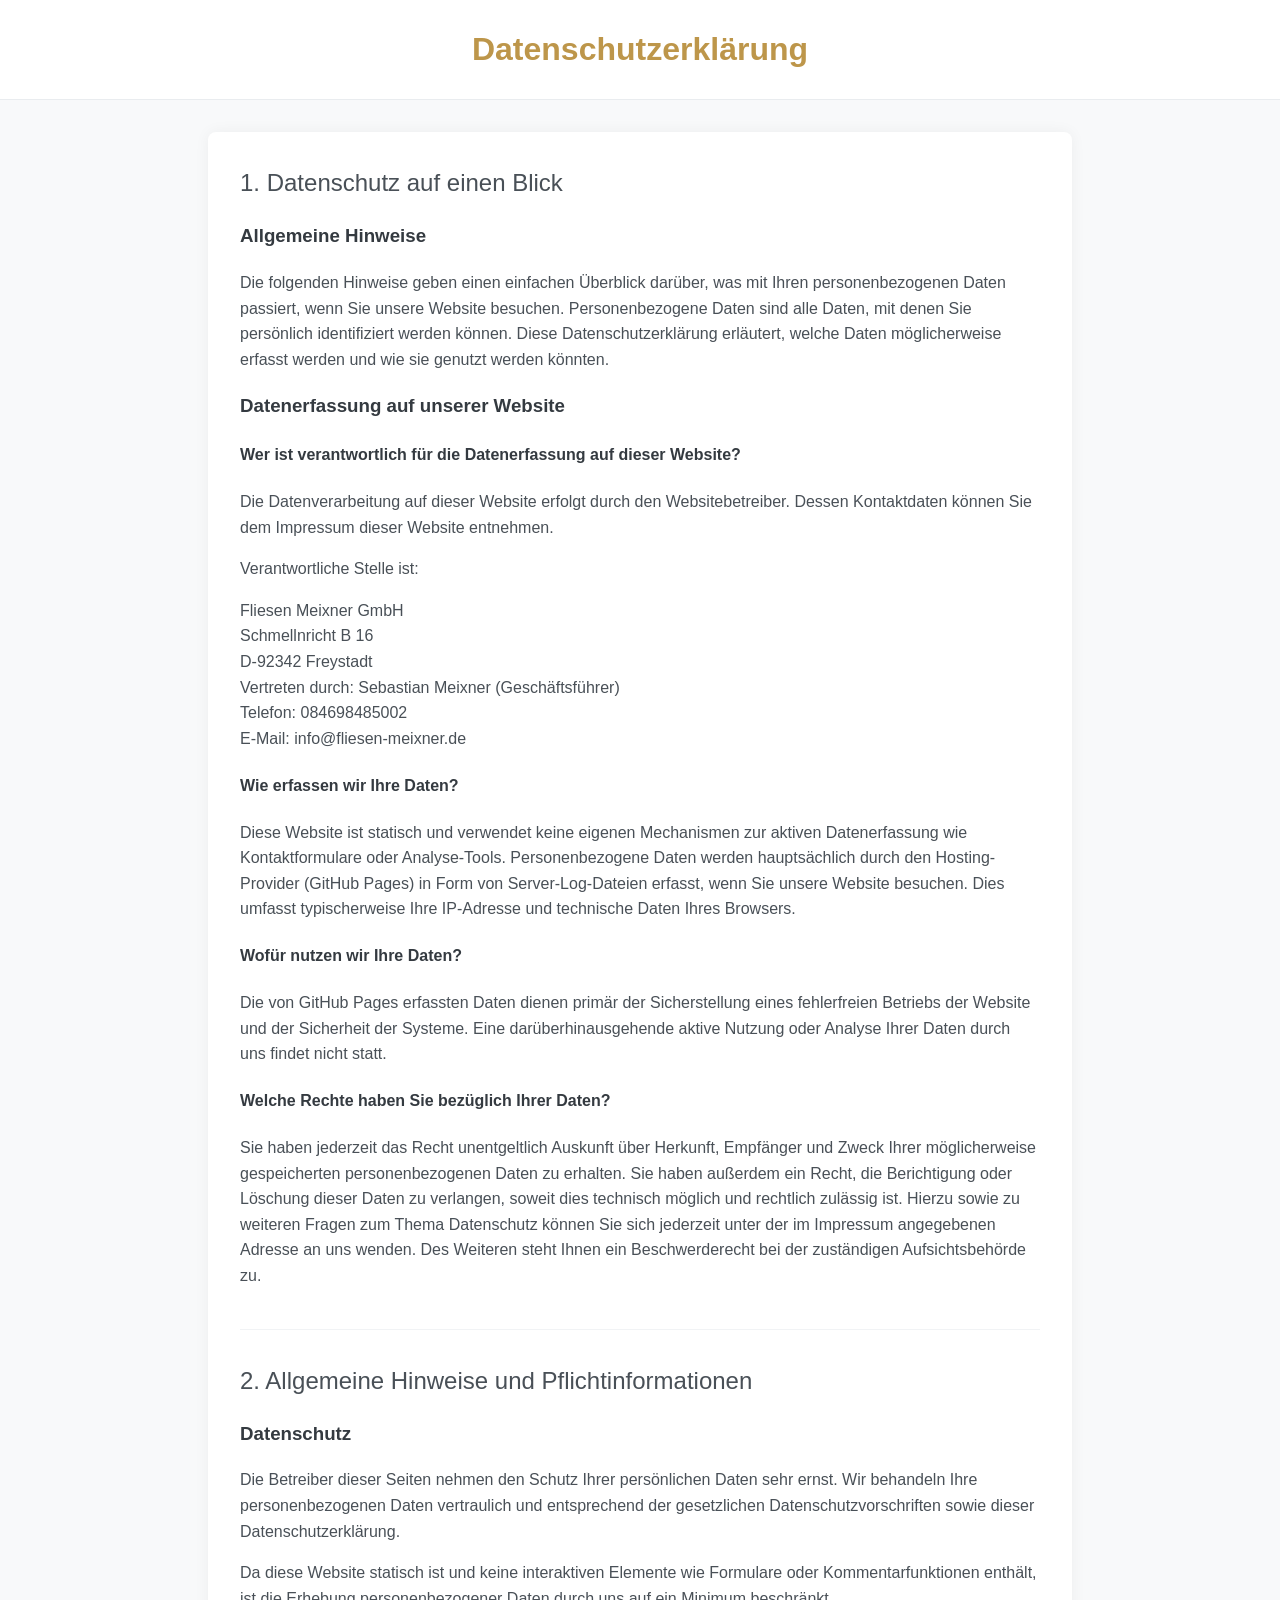
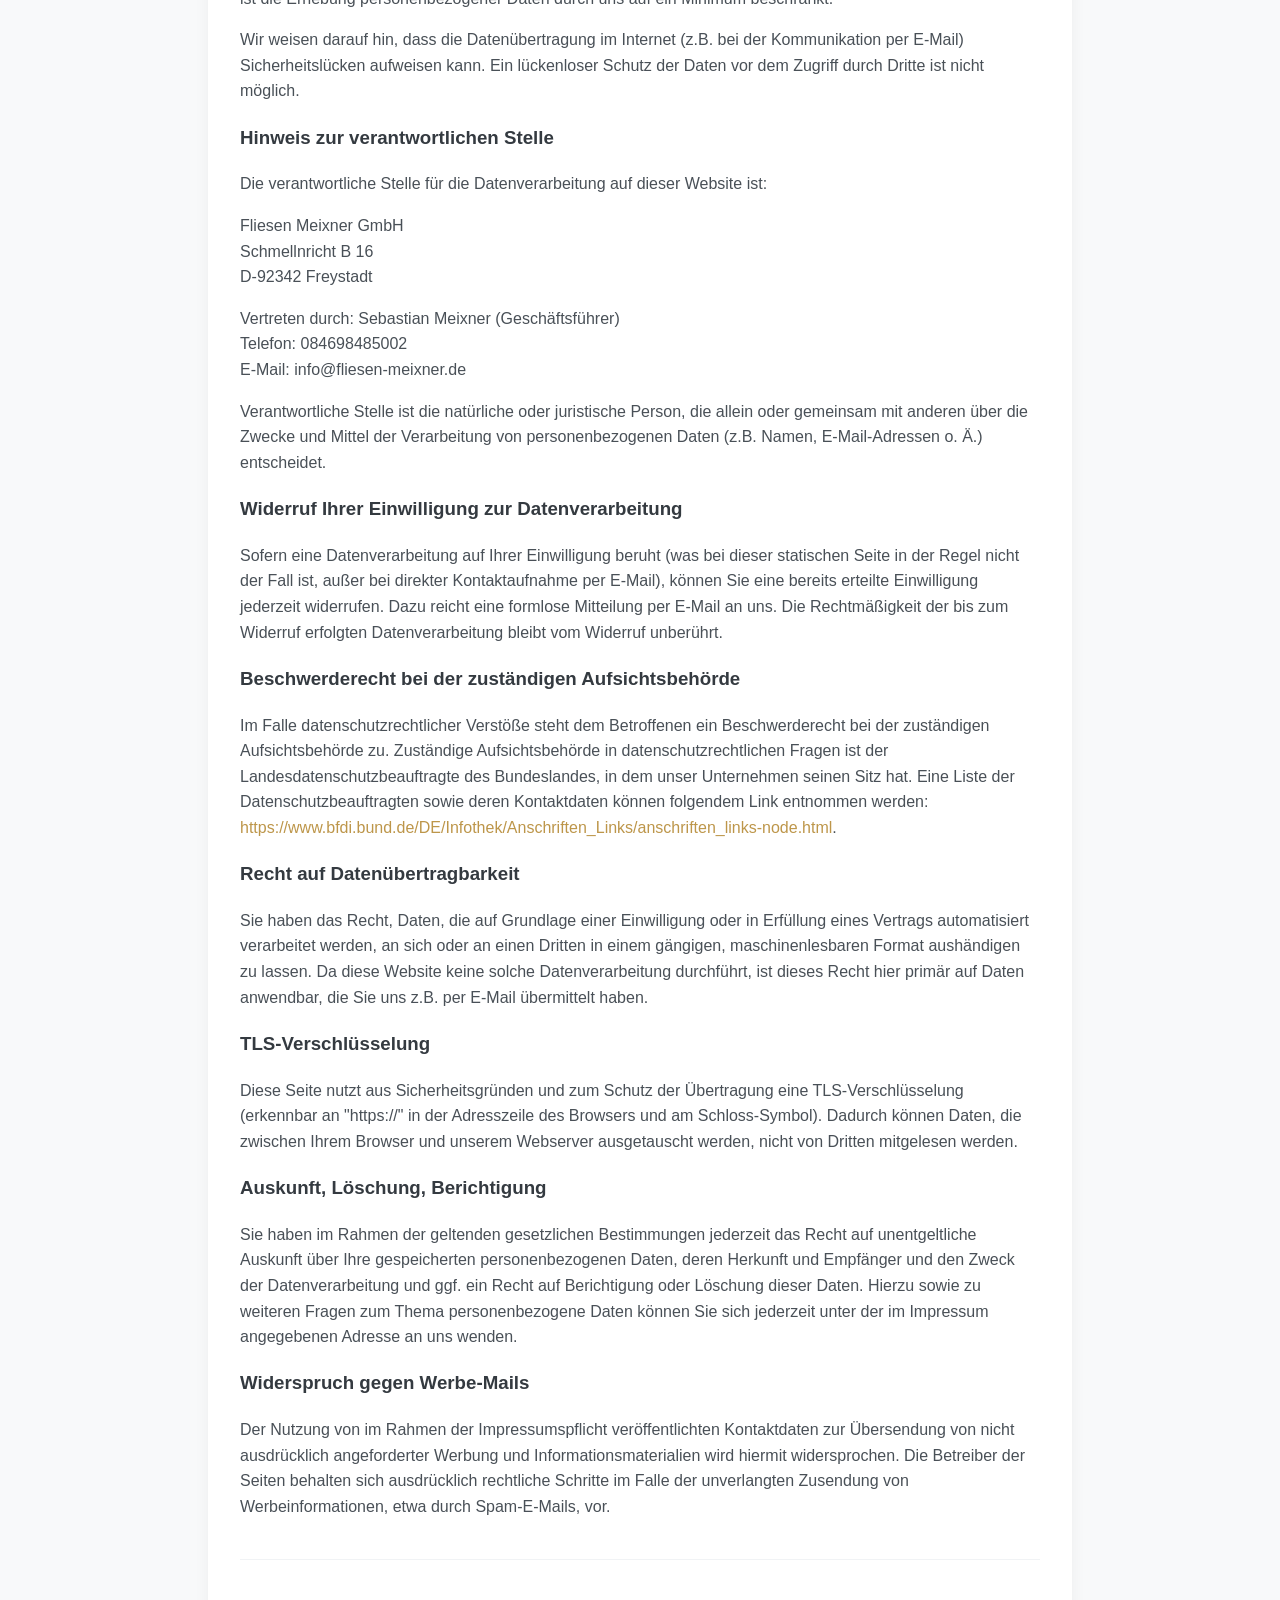
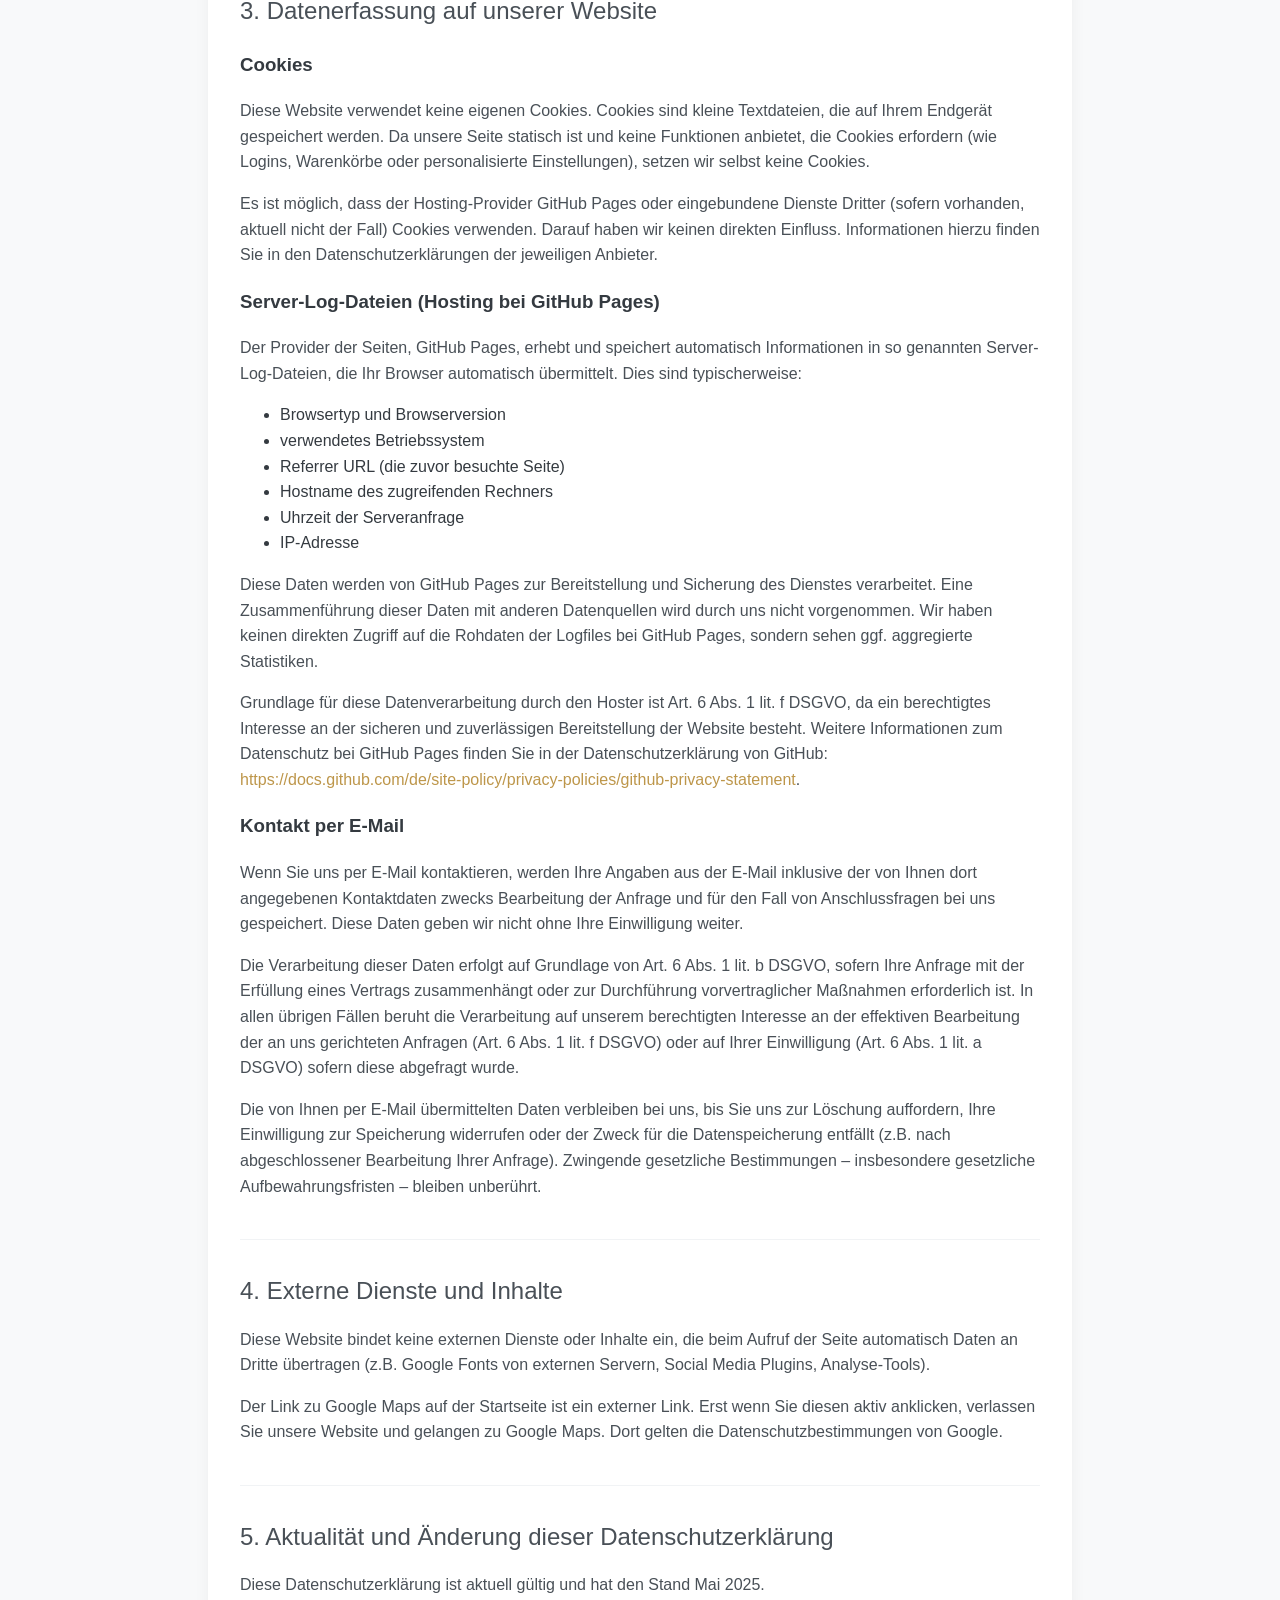
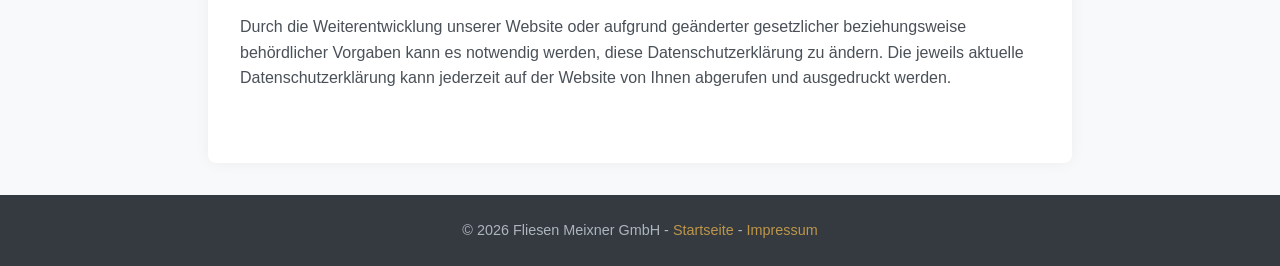
==== datenschutz.html @ b0639463 "add content" ====
<!DOCTYPE html>
<html lang="de">
<head>
    <meta charset="UTF-8">
    <meta name="viewport" content="width=device-width, initial-scale=1.0">
    <title>Datenschutzerklärung - Fliesen Meixner GmbH</title>
    <link rel="stylesheet" href="css/style.css">
</head>
<body>
    <header>
        <h1>Datenschutzerklärung</h1>
    </header>

    <main>
        <section>
            <h2>1. Datenschutz auf einen Blick</h2>
            <h3>Allgemeine Hinweise</h3>
            <p>Die folgenden Hinweise geben einen einfachen Überblick darüber, was mit Ihren personenbezogenen Daten passiert, wenn Sie unsere Website besuchen. Personenbezogene Daten sind alle Daten, mit denen Sie persönlich identifiziert werden können. Diese Datenschutzerklärung erläutert, welche Daten möglicherweise erfasst werden und wie sie genutzt werden könnten.</p>
            <h3>Datenerfassung auf unserer Website</h3>
            <h4>Wer ist verantwortlich für die Datenerfassung auf dieser Website?</h4>
            <p>Die Datenverarbeitung auf dieser Website erfolgt durch den Websitebetreiber. Dessen Kontaktdaten können Sie dem Impressum dieser Website entnehmen.</p>
            <p>Verantwortliche Stelle ist:</p>
            <p>
                Fliesen Meixner GmbH<br>
                Schmellnricht B 16<br>
                D-92342 Freystadt<br>
                Vertreten durch: Sebastian Meixner (Geschäftsführer)<br>
                Telefon: 084698485002<br>
                E-Mail: info@fliesen-meixner.de
            </p>
            <h4>Wie erfassen wir Ihre Daten?</h4>
            <p>Diese Website ist statisch und verwendet keine eigenen Mechanismen zur aktiven Datenerfassung wie Kontaktformulare oder Analyse-Tools. Personenbezogene Daten werden hauptsächlich durch den Hosting-Provider (GitHub Pages) in Form von Server-Log-Dateien erfasst, wenn Sie unsere Website besuchen. Dies umfasst typischerweise Ihre IP-Adresse und technische Daten Ihres Browsers.</p>
            <h4>Wofür nutzen wir Ihre Daten?</h4>
            <p>Die von GitHub Pages erfassten Daten dienen primär der Sicherstellung eines fehlerfreien Betriebs der Website und der Sicherheit der Systeme. Eine darüberhinausgehende aktive Nutzung oder Analyse Ihrer Daten durch uns findet nicht statt.</p>
            <h4>Welche Rechte haben Sie bezüglich Ihrer Daten?</h4>
            <p>Sie haben jederzeit das Recht unentgeltlich Auskunft über Herkunft, Empfänger und Zweck Ihrer möglicherweise gespeicherten personenbezogenen Daten zu erhalten. Sie haben außerdem ein Recht, die Berichtigung oder Löschung dieser Daten zu verlangen, soweit dies technisch möglich und rechtlich zulässig ist. Hierzu sowie zu weiteren Fragen zum Thema Datenschutz können Sie sich jederzeit unter der im Impressum angegebenen Adresse an uns wenden. Des Weiteren steht Ihnen ein Beschwerderecht bei der zuständigen Aufsichtsbehörde zu.</p>
        </section>

        <section>
            <h2>2. Allgemeine Hinweise und Pflichtinformationen</h2>
            <h3>Datenschutz</h3>
            <p>Die Betreiber dieser Seiten nehmen den Schutz Ihrer persönlichen Daten sehr ernst. Wir behandeln Ihre personenbezogenen Daten vertraulich und entsprechend der gesetzlichen Datenschutzvorschriften sowie dieser Datenschutzerklärung.</p>
            <p>Da diese Website statisch ist und keine interaktiven Elemente wie Formulare oder Kommentarfunktionen enthält, ist die Erhebung personenbezogener Daten durch uns auf ein Minimum beschränkt.</p>
            <p>Wir weisen darauf hin, dass die Datenübertragung im Internet (z.B. bei der Kommunikation per E-Mail) Sicherheitslücken aufweisen kann. Ein lückenloser Schutz der Daten vor dem Zugriff durch Dritte ist nicht möglich.</p>
            <h3>Hinweis zur verantwortlichen Stelle</h3>
            <p>Die verantwortliche Stelle für die Datenverarbeitung auf dieser Website ist:</p>
            <p>
                Fliesen Meixner GmbH<br>
                Schmellnricht B 16<br>
                D-92342 Freystadt
            </p>
            <p>
                Vertreten durch: Sebastian Meixner (Geschäftsführer)<br>
                Telefon: 084698485002<br>
                E-Mail: info@fliesen-meixner.de
            </p>
            <p>Verantwortliche Stelle ist die natürliche oder juristische Person, die allein oder gemeinsam mit anderen über die Zwecke und Mittel der Verarbeitung von personenbezogenen Daten (z.B. Namen, E-Mail-Adressen o. Ä.) entscheidet.</p>
            <h3>Widerruf Ihrer Einwilligung zur Datenverarbeitung</h3>
            <p>Sofern eine Datenverarbeitung auf Ihrer Einwilligung beruht (was bei dieser statischen Seite in der Regel nicht der Fall ist, außer bei direkter Kontaktaufnahme per E-Mail), können Sie eine bereits erteilte Einwilligung jederzeit widerrufen. Dazu reicht eine formlose Mitteilung per E-Mail an uns. Die Rechtmäßigkeit der bis zum Widerruf erfolgten Datenverarbeitung bleibt vom Widerruf unberührt.</p>
            <h3>Beschwerderecht bei der zuständigen Aufsichtsbehörde</h3>
            <p>Im Falle datenschutzrechtlicher Verstöße steht dem Betroffenen ein Beschwerderecht bei der zuständigen Aufsichtsbehörde zu. Zuständige Aufsichtsbehörde in datenschutzrechtlichen Fragen ist der Landesdatenschutzbeauftragte des Bundeslandes, in dem unser Unternehmen seinen Sitz hat. Eine Liste der Datenschutzbeauftragten sowie deren Kontaktdaten können folgendem Link entnommen werden: <a href="https://www.bfdi.bund.de/DE/Infothek/Anschriften_Links/anschriften_links-node.html" target="_blank" rel="noopener noreferrer">https://www.bfdi.bund.de/DE/Infothek/Anschriften_Links/anschriften_links-node.html</a>.</p>
            <h3>Recht auf Datenübertragbarkeit</h3>
            <p>Sie haben das Recht, Daten, die auf Grundlage einer Einwilligung oder in Erfüllung eines Vertrags automatisiert verarbeitet werden, an sich oder an einen Dritten in einem gängigen, maschinenlesbaren Format aushändigen zu lassen. Da diese Website keine solche Datenverarbeitung durchführt, ist dieses Recht hier primär auf Daten anwendbar, die Sie uns z.B. per E-Mail übermittelt haben.</p>
            <h3>TLS-Verschlüsselung</h3>
            <p>Diese Seite nutzt aus Sicherheitsgründen und zum Schutz der Übertragung eine TLS-Verschlüsselung (erkennbar an "https://" in der Adresszeile des Browsers und am Schloss-Symbol). Dadurch können Daten, die zwischen Ihrem Browser und unserem Webserver ausgetauscht werden, nicht von Dritten mitgelesen werden.</p>
            <h3>Auskunft, Löschung, Berichtigung</h3>
            <p>Sie haben im Rahmen der geltenden gesetzlichen Bestimmungen jederzeit das Recht auf unentgeltliche Auskunft über Ihre gespeicherten personenbezogenen Daten, deren Herkunft und Empfänger und den Zweck der Datenverarbeitung und ggf. ein Recht auf Berichtigung oder Löschung dieser Daten. Hierzu sowie zu weiteren Fragen zum Thema personenbezogene Daten können Sie sich jederzeit unter der im Impressum angegebenen Adresse an uns wenden.</p>
            <h3>Widerspruch gegen Werbe-Mails</h3>
            <p>Der Nutzung von im Rahmen der Impressumspflicht veröffentlichten Kontaktdaten zur Übersendung von nicht ausdrücklich angeforderter Werbung und Informationsmaterialien wird hiermit widersprochen. Die Betreiber der Seiten behalten sich ausdrücklich rechtliche Schritte im Falle der unverlangten Zusendung von Werbeinformationen, etwa durch Spam-E-Mails, vor.</p>
        </section>

        <section>
            <h2>3. Datenerfassung auf unserer Website</h2>
            <h3>Cookies</h3>
            <p>Diese Website verwendet keine eigenen Cookies. Cookies sind kleine Textdateien, die auf Ihrem Endgerät gespeichert werden. Da unsere Seite statisch ist und keine Funktionen anbietet, die Cookies erfordern (wie Logins, Warenkörbe oder personalisierte Einstellungen), setzen wir selbst keine Cookies.</p>
            <p>Es ist möglich, dass der Hosting-Provider GitHub Pages oder eingebundene Dienste Dritter (sofern vorhanden, aktuell nicht der Fall) Cookies verwenden. Darauf haben wir keinen direkten Einfluss. Informationen hierzu finden Sie in den Datenschutzerklärungen der jeweiligen Anbieter.</p>
            <h3>Server-Log-Dateien (Hosting bei GitHub Pages)</h3>
            <p>Der Provider der Seiten, GitHub Pages, erhebt und speichert automatisch Informationen in so genannten Server-Log-Dateien, die Ihr Browser automatisch übermittelt. Dies sind typischerweise:</p>
            <ul>
                <li>Browsertyp und Browserversion</li>
                <li>verwendetes Betriebssystem</li>
                <li>Referrer URL (die zuvor besuchte Seite)</li>
                <li>Hostname des zugreifenden Rechners</li>
                <li>Uhrzeit der Serveranfrage</li>
                <li>IP-Adresse</li>
            </ul>
            <p>Diese Daten werden von GitHub Pages zur Bereitstellung und Sicherung des Dienstes verarbeitet. Eine Zusammenführung dieser Daten mit anderen Datenquellen wird durch uns nicht vorgenommen. Wir haben keinen direkten Zugriff auf die Rohdaten der Logfiles bei GitHub Pages, sondern sehen ggf. aggregierte Statistiken.</p>
            <p>Grundlage für diese Datenverarbeitung durch den Hoster ist Art. 6 Abs. 1 lit. f DSGVO, da ein berechtigtes Interesse an der sicheren und zuverlässigen Bereitstellung der Website besteht. Weitere Informationen zum Datenschutz bei GitHub Pages finden Sie in der Datenschutzerklärung von GitHub: <a href="https://docs.github.com/de/site-policy/privacy-policies/github-privacy-statement" target="_blank" rel="noopener noreferrer">https://docs.github.com/de/site-policy/privacy-policies/github-privacy-statement</a>.</p>
            <h3>Kontakt per E-Mail</h3>
            <p>Wenn Sie uns per E-Mail kontaktieren, werden Ihre Angaben aus der E-Mail inklusive der von Ihnen dort angegebenen Kontaktdaten zwecks Bearbeitung der Anfrage und für den Fall von Anschlussfragen bei uns gespeichert. Diese Daten geben wir nicht ohne Ihre Einwilligung weiter.</p>
            <p>Die Verarbeitung dieser Daten erfolgt auf Grundlage von Art. 6 Abs. 1 lit. b DSGVO, sofern Ihre Anfrage mit der Erfüllung eines Vertrags zusammenhängt oder zur Durchführung vorvertraglicher Maßnahmen erforderlich ist. In allen übrigen Fällen beruht die Verarbeitung auf unserem berechtigten Interesse an der effektiven Bearbeitung der an uns gerichteten Anfragen (Art. 6 Abs. 1 lit. f DSGVO) oder auf Ihrer Einwilligung (Art. 6 Abs. 1 lit. a DSGVO) sofern diese abgefragt wurde.</p>
            <p>Die von Ihnen per E-Mail übermittelten Daten verbleiben bei uns, bis Sie uns zur Löschung auffordern, Ihre Einwilligung zur Speicherung widerrufen oder der Zweck für die Datenspeicherung entfällt (z.B. nach abgeschlossener Bearbeitung Ihrer Anfrage). Zwingende gesetzliche Bestimmungen – insbesondere gesetzliche Aufbewahrungsfristen – bleiben unberührt.</p>
        </section>
        
        <section>
            <h2>4. Externe Dienste und Inhalte</h2>
            <p>Diese Website bindet keine externen Dienste oder Inhalte ein, die beim Aufruf der Seite automatisch Daten an Dritte übertragen (z.B. Google Fonts von externen Servern, Social Media Plugins, Analyse-Tools).</p>
            <p>Der Link zu Google Maps auf der Startseite ist ein externer Link. Erst wenn Sie diesen aktiv anklicken, verlassen Sie unsere Website und gelangen zu Google Maps. Dort gelten die Datenschutzbestimmungen von Google.</p>
        </section>

        <section>
            <h2>5. Aktualität und Änderung dieser Datenschutzerklärung</h2>
            <p>Diese Datenschutzerklärung ist aktuell gültig und hat den Stand Mai 2025.</p>
            <p>Durch die Weiterentwicklung unserer Website oder aufgrund geänderter gesetzlicher beziehungsweise behördlicher Vorgaben kann es notwendig werden, diese Datenschutzerklärung zu ändern. Die jeweils aktuelle Datenschutzerklärung kann jederzeit auf der Website von Ihnen abgerufen und ausgedruckt werden.</p>
        </section>
    </main>

    <footer>
        <p>&copy; <script>document.write(new Date().getFullYear())</script> Fliesen Meixner GmbH - <a href="index.html">Startseite</a> - <a href="impressum.html">Impressum</a></p>
    </footer>
</body>
</html>
---- css/style.css ----
:root {
    --ci-dark-gray: #555858;
    --ci-gold: #bd964a;
    --ci-gold-darker: #a78440; /* Darker shade for hover states */
}

/* General Body Styles */
body {
    font-family: -apple-system, BlinkMacSystemFont, "Segoe UI", Roboto, Helvetica, Arial, sans-serif, "Apple Color Emoji", "Segoe UI Emoji", "Segoe UI Symbol";
    line-height: 1.6;
    margin: 0;
    padding: 0;
    background-color: #f8f9fa; /* Light grey background */
    color: #343a40; /* Dark grey text */
    display: flex;
    flex-direction: column;
    min-height: 100vh;
}

/* Header Styles */
header {
    background-color: #ffffff; /* White background for header */
    color: #333;
    padding: 1.5rem 2rem;
    text-align: center;
    border-bottom: 1px solid #e9ecef; /* Light border */
}

header h1 {
    margin: 0;
    font-size: 2rem;
    font-weight: 600;
    color: var(--ci-gold); /* Primary blue for main heading */
}

/* Main Content Styles */
main {
    flex-grow: 1;
    padding: 2rem;
    max-width: 800px; /* Max width for content readability */
    margin: 2rem auto; /* Centering content */
    background-color: #ffffff; /* White background for content area */
    box-shadow: 0 0 15px rgba(0, 0, 0, 0.05); /* Subtle shadow */
    border-radius: 8px;
}

section {
    margin-bottom: 2rem;
    padding-bottom: 1.5rem;
    border-bottom: 1px solid #f1f3f5; /* Lighter separator for sections */
}

section:last-of-type {
    margin-bottom: 0;
    border-bottom: none;
}

h2 {
    font-size: 1.5rem;
    color: #495057; /* Slightly lighter heading color */
    margin-top: 0;
    margin-bottom: 1rem;
    font-weight: 500;
}

p {
    margin-bottom: 1rem;
    color: #495057; /* Consistent paragraph text color */
}

a {
    color: var(--ci-gold); /* Primary blue for links */
    text-decoration: none;
}

a:hover {
    text-decoration: underline;
    color: var(--ci-gold-darker); /* Darker blue on hover */
}

/* Footer Styles */
footer {
    background-color: #343a40; /* Dark background for footer */
    color: #f8f9fa; /* Light text for footer */
    text-align: center;
    padding: 1.5rem 2rem;
    margin-top: auto; /* Pushes footer to the bottom */
}

footer p {
    margin: 0;
    font-size: 0.9rem;
    color: #adb5bd; /* Lighter grey for footer text */
}

/* Responsive adjustments */
@media (max-width: 768px) {
    header {
        padding: 1rem 1.5rem;
    }
    header h1 {
        font-size: 1.8rem;
    }
    main {
        padding: 1.5rem;
        margin: 1rem;
    }
    h2 {
        font-size: 1.3rem;
    }
}

@media (max-width: 480px) {
    body {
        font-size: 15px; /* Slightly smaller base font for small screens */
    }
    header h1 {
        font-size: 1.6rem;
    }
    main {
        padding: 1rem;
    }
    h2 {
        font-size: 1.2rem;
    }
}

/* Homepage Specific Styles */
.homepage-container {
    display: flex;
    flex-direction: column;
    align-items: center;
    justify-content: center;
    min-height: 100vh;
    text-align: center;
    padding: 2rem;
    box-sizing: border-box; /* Ensures padding doesn't add to width/height */
}

.homepage-header {
    margin-bottom: 2rem;
}

.logo {
    max-width: 300px; /* Adjust as needed */
    height: auto;
    margin-bottom: 1.5rem; /* Increased Space below logo */
    box-shadow: 0 4px 12px rgba(0, 0, 0, 0.08); /* Subtle shadow for lift */
    border-radius: 4px; /* Optional: slight rounding if the logo isn't already transparently shaped */
}

.homepage-main {
    background-color: transparent; /* No separate background for main on homepage */
    box-shadow: none; /* No shadow for main on homepage */
    border-radius: 0;
    padding: 0; /* Reset padding from general main style */
    max-width: 600px; /* Max width for homepage content */
    width: 100%;
}

.homepage-main section {
    border-bottom: none; /* No borders between sections on homepage */
    padding-bottom: 1rem;
    margin-bottom: 1.5rem;
}

.homepage-main h2 {
    font-size: 1.75rem; /* Slightly larger for homepage section titles */
    color: var(--ci-dark-gray);
    margin-bottom: 0.75rem;
    font-weight: 600; /* Bolder section titles */
}

.homepage-main p {
    font-size: 1.1rem;
    color: #555; /* Slightly lighter than default paragraph for a softer look */
    line-height: 1.6; /* Slightly reduced line-height */
}

.homepage-main a {
    font-weight: 500; /* Make links slightly bolder */
    transition: color 0.2s ease-in-out, text-decoration 0.2s ease-in-out; /* Smooth transition */
}

.homepage-footer {
    width: 100%;
    background-color: #f8f9fa; /* Lighter footer for homepage */
    color: var(--ci-dark-gray); /* Darker text for light background */
    padding: 1rem;
    margin-top: 3rem; /* Increased space above footer */
    border-top: 1px solid #e9ecef;
}

.homepage-footer p {
    color: var(--ci-dark-gray);
}

.homepage-footer a {
    color: var(--ci-gold);
}

.homepage-footer a:hover {
    color: var(--ci-gold-darker);
}


/* Responsive adjustments for homepage */
@media (max-width: 768px) {
    .logo {
        max-width: 250px;
    }
    .homepage-main h2 {
        font-size: 1.5rem;
    }
    .homepage-main p {
        font-size: 1rem;
    }
}

@media (max-width: 480px) {
    .homepage-container {
        padding: 1rem;
    }
    .logo {
        max-width: 200px;
    }
    .homepage-main h2 {
        font-size: 1.3rem;
    }
     .homepage-main p {
        font-size: 0.95rem;
    }
}
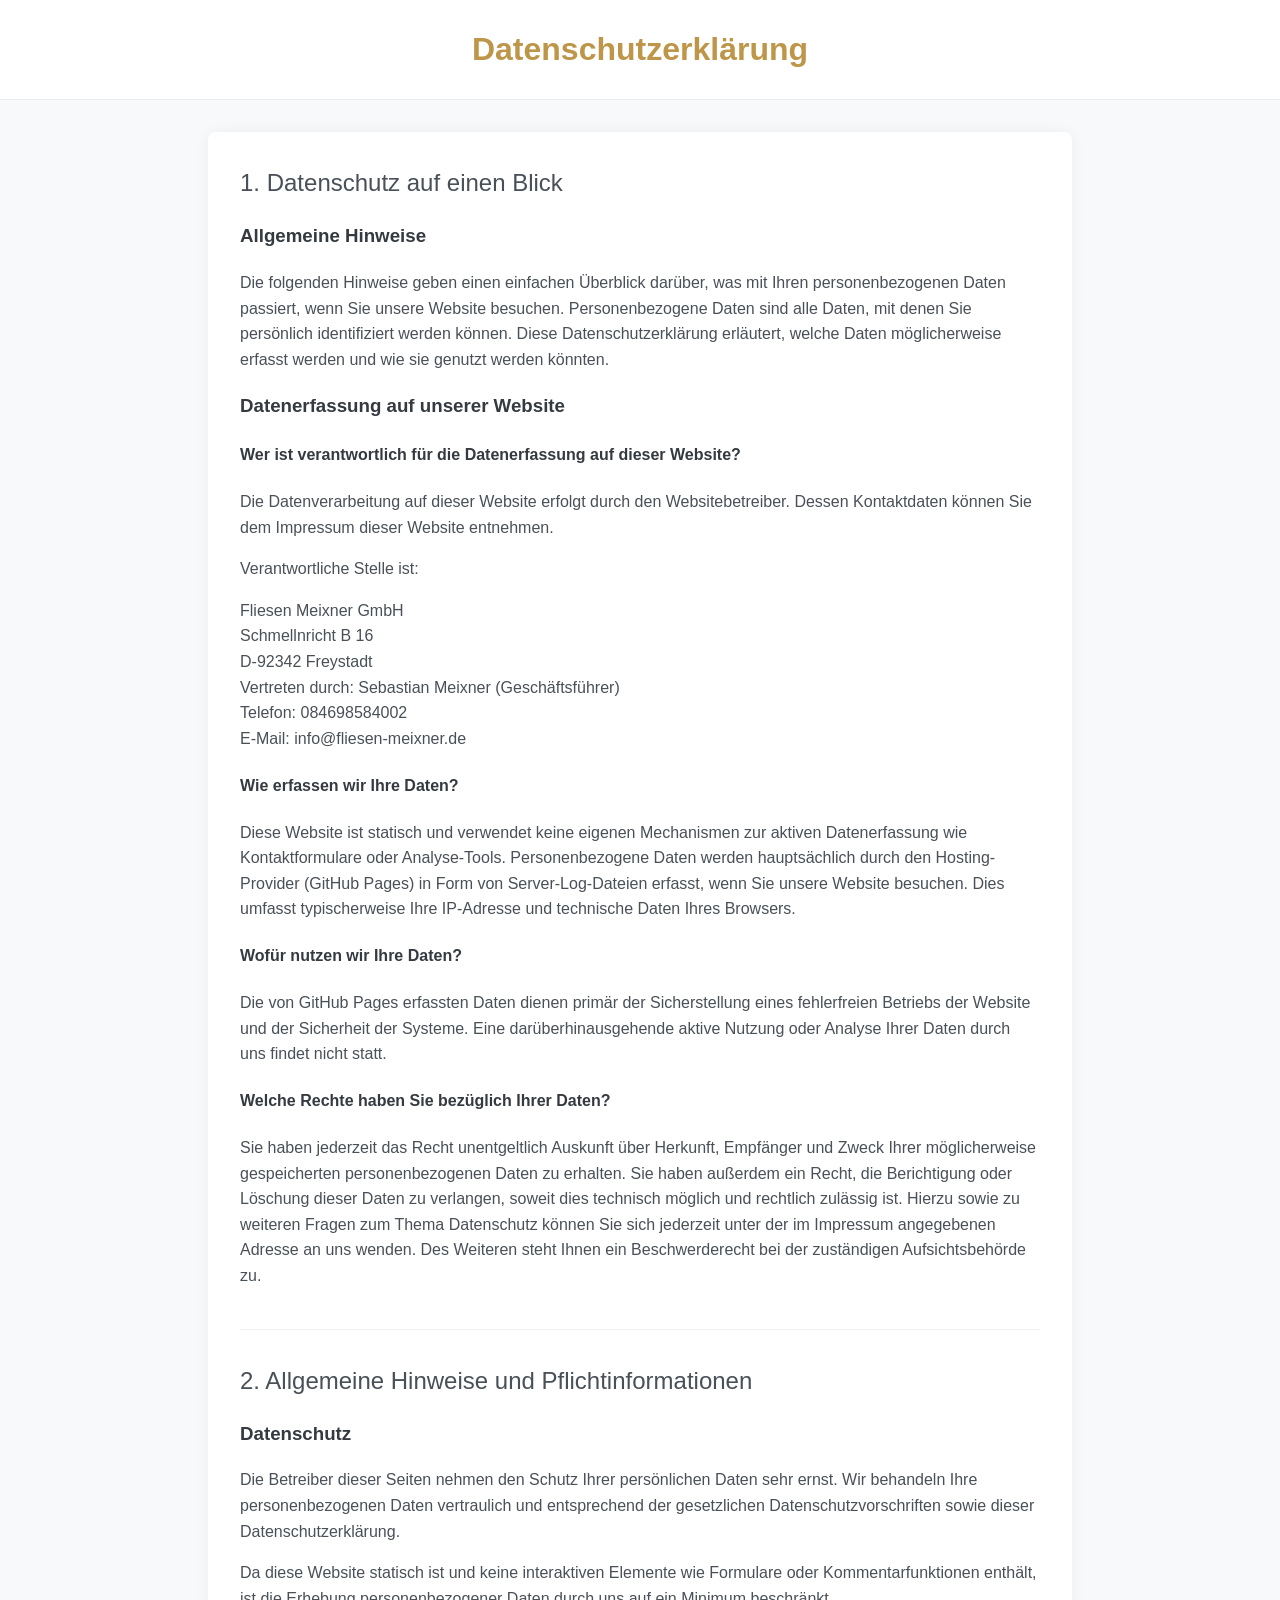
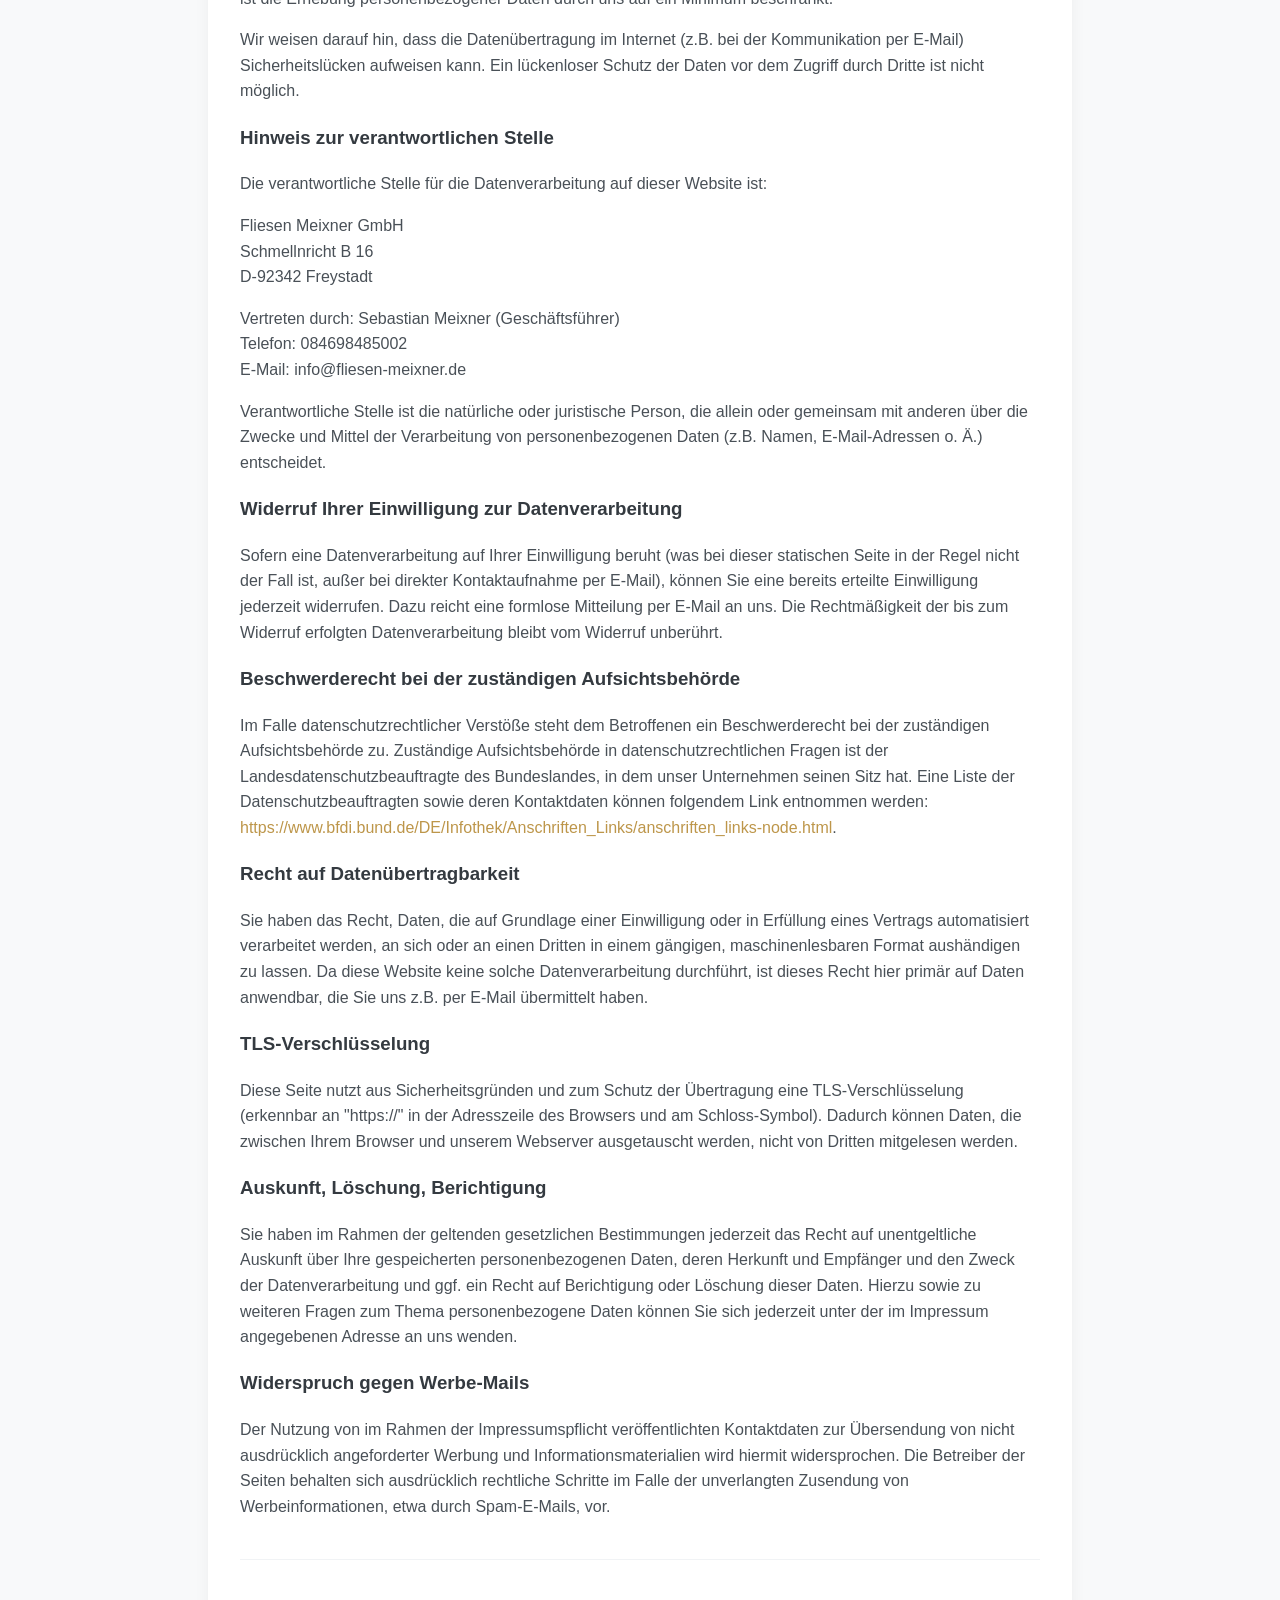
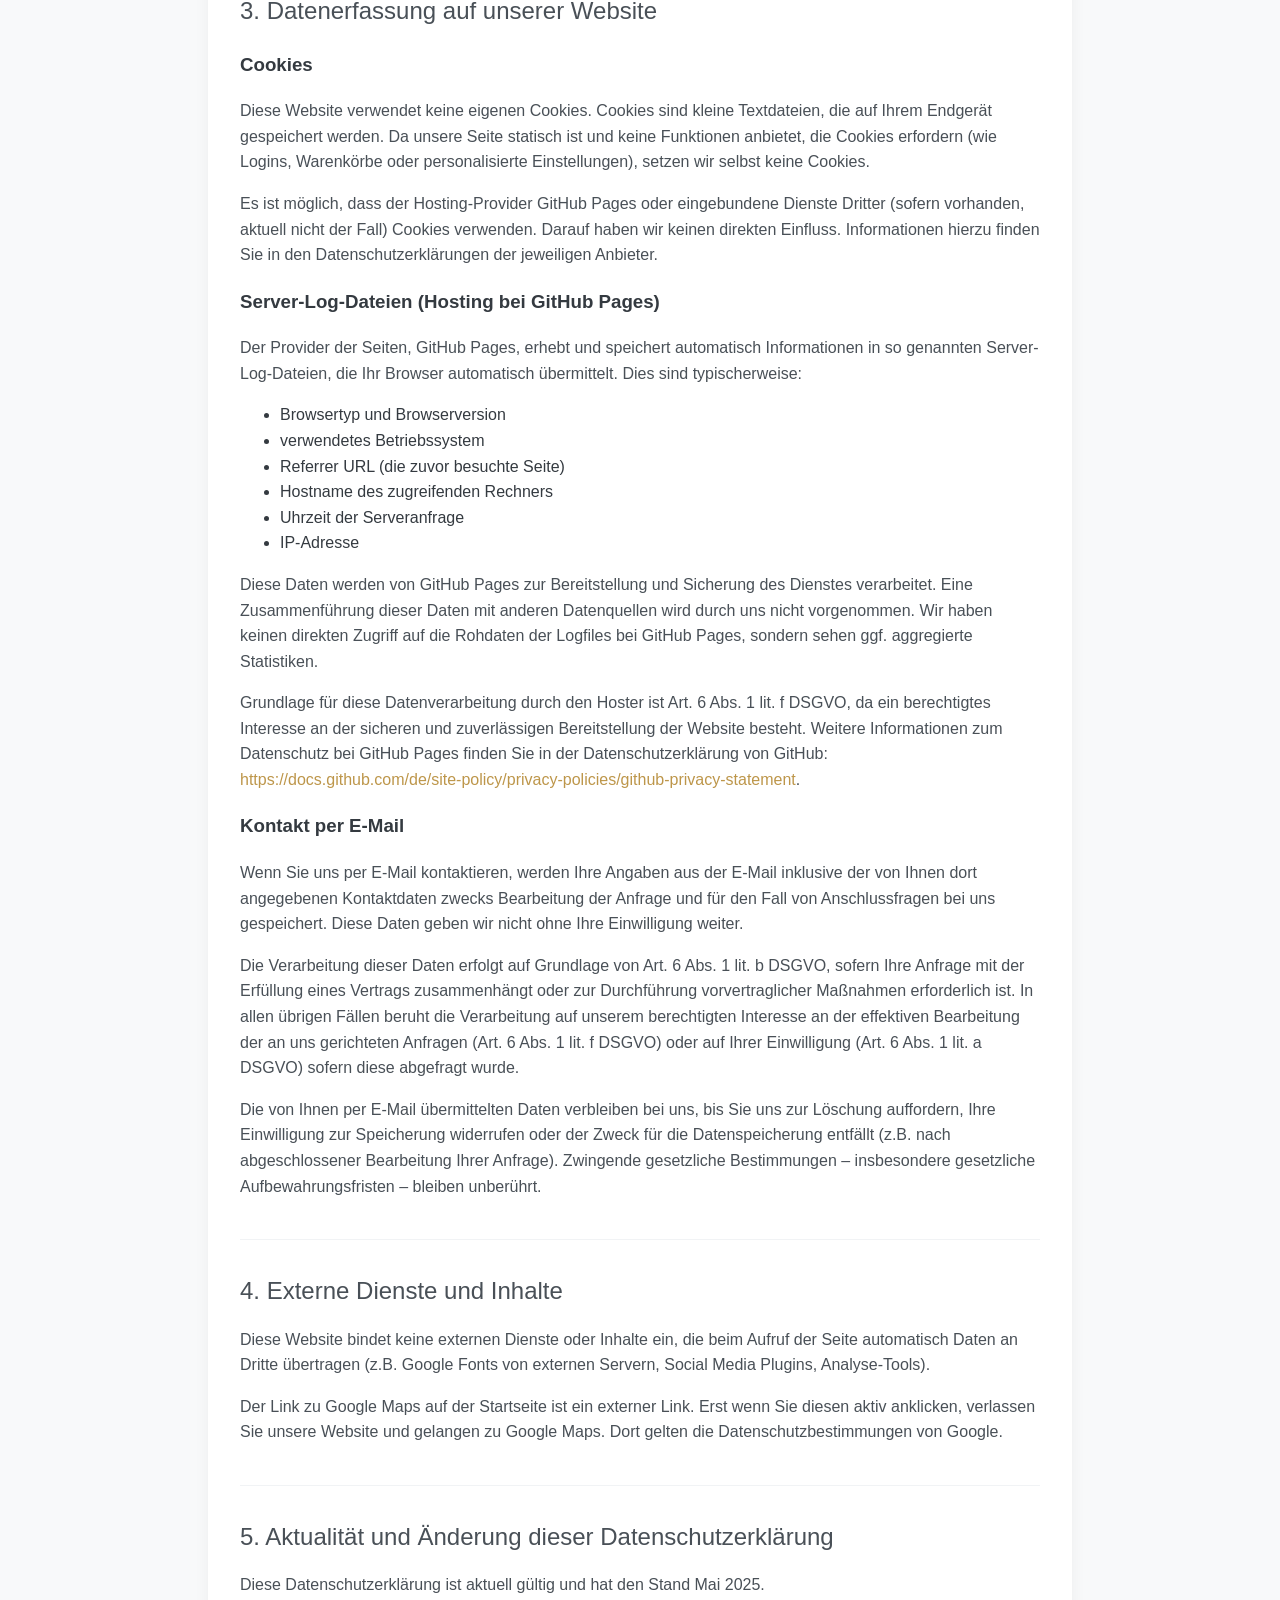
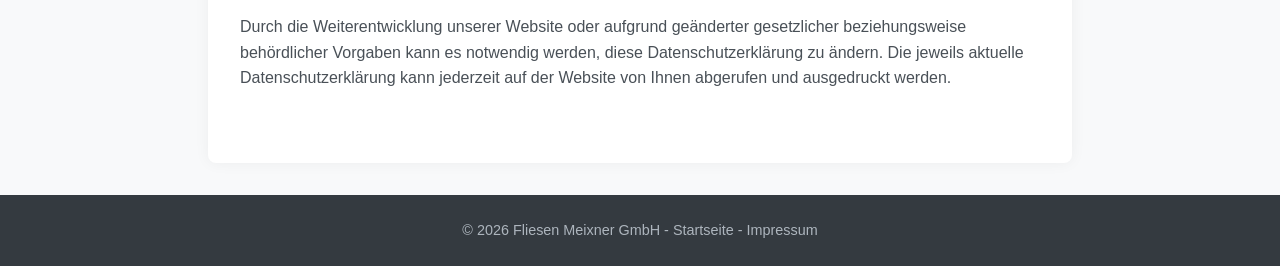
==== commit 5f8e49fe: "Update contact phone number in datenschutz.html" ====
--- a/datenschutz.html
+++ b/datenschutz.html
@@ -25,7 +25,7 @@
                 Schmellnricht B 16<br>
                 D-92342 Freystadt<br>
                 Vertreten durch: Sebastian Meixner (Geschäftsführer)<br>
-                Telefon: 084698485002<br>
+                Telefon: 084698584002<br>
                 E-Mail: info@fliesen-meixner.de
             </p>
             <h4>Wie erfassen wir Ihre Daten?</h4>
--- a/css/style.css
+++ b/css/style.css
@@ -15,6 +15,9 @@
     display: flex;
     flex-direction: column;
     min-height: 100vh;
+    overflow-x: hidden; /* Prevent horizontal scrolling at the body level */
+    width: 100%;
+    box-sizing: border-box;
 }
 
 /* Header Styles */
@@ -85,6 +88,8 @@
     text-align: center;
     padding: 1.5rem 2rem;
     margin-top: auto; /* Pushes footer to the bottom */
+    width: 100%; /* Ensure footer takes full width */
+    box-sizing: border-box; /* Ensure padding is included in width calculation */
 }
 
 footer p {
@@ -130,22 +135,28 @@
     display: flex;
     flex-direction: column;
     align-items: center;
-    justify-content: center;
-    min-height: 100vh;
+    justify-content: flex-start; /* Align content to the top */
     text-align: center;
-    padding: 2rem;
+    padding: 3rem 2rem 0 2rem; /* Increased top padding for better spacing */
     box-sizing: border-box; /* Ensures padding doesn't add to width/height */
+    min-height: 100vh; /* Ensure it takes up at least the full viewport height */
+    position: relative; /* For footer positioning */
 }
 
 .homepage-header {
-    margin-bottom: 2rem;
+    margin-bottom: 3rem; /* Increased space between logo and content */
+    background-color: transparent; /* Blend with page background */
+    border-bottom: none; /* Remove border inherited from general header */
+    padding-top: 1rem; /* Add some top padding if needed */
+    padding-bottom: 0;
 }
 
 .logo {
-    max-width: 300px; /* Adjust as needed */
+    max-width: 350px; /* Increased from 300px */
+    width: 100%; /* Ensures it scales with container */
     height: auto;
-    margin-bottom: 1.5rem; /* Increased Space below logo */
-    box-shadow: 0 4px 12px rgba(0, 0, 0, 0.08); /* Subtle shadow for lift */
+    margin-bottom: 0; /* Remove bottom margin as we're using the header margin */
+    box-shadow: none; /* Removed shadow */
     border-radius: 4px; /* Optional: slight rounding if the logo isn't already transparently shaped */
 }
 
@@ -156,18 +167,23 @@
     padding: 0; /* Reset padding from general main style */
     max-width: 600px; /* Max width for homepage content */
     width: 100%;
+    margin-bottom: 3rem; /* Add space before footer */
 }
 
 .homepage-main section {
     border-bottom: none; /* No borders between sections on homepage */
-    padding-bottom: 1rem;
-    margin-bottom: 1.5rem;
+    padding-bottom: 0; /* Remove padding */
+    margin-bottom: 2.5rem; /* Increased margin between sections */
+}
+
+.homepage-main section:last-child {
+    margin-bottom: 0; /* No margin for last section */
 }
 
 .homepage-main h2 {
     font-size: 1.75rem; /* Slightly larger for homepage section titles */
     color: var(--ci-dark-gray);
-    margin-bottom: 0.75rem;
+    margin-bottom: 1rem; /* Increased space between heading and content */
     font-weight: 600; /* Bolder section titles */
 }
 
@@ -175,6 +191,7 @@
     font-size: 1.1rem;
     color: #555; /* Slightly lighter than default paragraph for a softer look */
     line-height: 1.6; /* Slightly reduced line-height */
+    margin-bottom: 0.75rem; /* Consistent margin */
 }
 
 .homepage-main a {
@@ -182,52 +199,214 @@
     transition: color 0.2s ease-in-out, text-decoration 0.2s ease-in-out; /* Smooth transition */
 }
 
-.homepage-footer {
-    width: 100%;
-    background-color: #f8f9fa; /* Lighter footer for homepage */
-    color: var(--ci-dark-gray); /* Darker text for light background */
-    padding: 1rem;
-    margin-top: 3rem; /* Increased space above footer */
-    border-top: 1px solid #e9ecef;
-}
-
-.homepage-footer p {
-    color: var(--ci-dark-gray);
-}
-
-.homepage-footer a {
-    color: var(--ci-gold);
-}
-
-.homepage-footer a:hover {
-    color: var(--ci-gold-darker);
-}
-
 
 /* Responsive adjustments for homepage */
 @media (max-width: 768px) {
+    .homepage-container {
+        padding: 2rem 1rem 0 1rem; /* Adjusted padding for tablets */
+    }
+    .homepage-header {
+        margin-bottom: 2rem; /* Reduced spacing for tablets but still professional */
+    }
+    .homepage-main {
+        max-width: 90%; /* Use more of the screen width */
+        width: 100%;
+        margin-bottom: 2rem; /* Reduced spacing for tablets */
+    }
     .logo {
-        max-width: 250px;
+        max-width: 320px; /* Increased from 280px */
+        width: 90%; /* Use percentage of container width */
     }
     .homepage-main h2 {
         font-size: 1.5rem;
+        margin-bottom: 0.75rem; /* Adjusted for tablets */
     }
     .homepage-main p {
         font-size: 1rem;
     }
+    .homepage-main section {
+        margin-bottom: 2rem; /* Adjusted spacing for tablets */
+    }
 }
 
 @media (max-width: 480px) {
+    body {
+        overflow-x: hidden; /* Prevent horizontal scrolling */
+    }
     .homepage-container {
+        padding: 1.5rem 0 0 0; /* Remove horizontal padding */
+        width: 100%; /* Use full width */
+        overflow-x: hidden; /* Prevent horizontal scrolling */
+    }
+    .homepage-header {
+        margin-bottom: 1.5rem; /* Adjusted for mobile but still professional */
+        padding-top: 0.5rem;
+        width: 100%; /* Full width header */
+    }
+    .logo {
+        max-width: 85%; /* Use percentage of screen width instead of fixed size */
+        width: auto;
+    }
+    .homepage-main {
+        margin-top: 0;
+        max-width: 95%; /* Use almost full width */
+        padding: 0; /* Remove horizontal padding */
+        margin-bottom: 4rem; /* Increased space before footer on mobile */
+    }
+    .homepage-main section {
+        padding-bottom: 0;
+        margin-bottom: 1.5rem; /* Consistent spacing on mobile */
+        width: 100%; /* Full width sections */
+    }
+    .homepage-main h2 {
+        font-size: 1.2rem;
+        margin-bottom: 0.5rem; /* Consistent spacing */
+    }
+    .homepage-main p {
+        font-size: 0.9rem;
+        margin-bottom: 0.5rem; /* Consistent spacing */
+    }
+    footer {
+        margin-top: 1rem;
         padding: 1rem;
-    }
+        width: 100%; /* Full width footer */
+        box-sizing: border-box;
+    }
+}
+
+/* Extra small devices */
+@media (max-width: 320px) {
+    .logo {
+        max-width: 95%; /* Even larger percentage for very small screens */
+    }
+    .homepage-main {
+        max-width: 100%; /* Full width on very small screens */
+    }
+}
+
+/* Homepage footer specific styles */
+.homepage-container footer {
+    position: absolute;
+    bottom: 0;
+    left: 0;
+    right: 0;
+    width: 100%;
+    box-sizing: border-box;
+    overflow-x: hidden;
+    padding: 1rem;
+}
+
+/* Accessibility - Visually Hidden */
+.visually-hidden {
+    position: absolute;
+    width: 1px;
+    height: 1px;
+    padding: 0;
+    margin: -1px;
+    overflow: hidden;
+    clip: rect(0, 0, 0, 0);
+    white-space: nowrap;
+    border: 0;
+}
+
+/* Address Styling */
+address {
+    font-style: normal;
+    line-height: 1.8;
+}
+
+/* Contact Section Improvements */
+.contact-info p {
+    display: flex;
+    justify-content: center;
+    align-items: center;
+    gap: 0.5rem;
+    margin-bottom: 0.75rem;
+}
+
+.contact-label {
+    font-weight: 500;
+    color: var(--ci-dark-gray);
+}
+
+/* Footer Improvements */
+.footer-separator {
+    margin: 0 0.5rem;
+    color: #6c757d;
+}
+
+footer a {
+    color: #adb5bd;
+    transition: color 0.2s ease-in-out;
+}
+
+footer a:hover {
+    color: #f8f9fa;
+    text-decoration: none;
+}
+
+/* Focus Styles for Accessibility */
+a:focus,
+button:focus {
+    outline: 2px solid var(--ci-gold);
+    outline-offset: 2px;
+}
+
+/* Print Styles */
+@media print {
+    .homepage-container {
+        padding: 0;
+    }
+    
+    .homepage-header {
+        margin-bottom: 1rem;
+    }
+    
     .logo {
         max-width: 200px;
     }
-    .homepage-main h2 {
-        font-size: 1.3rem;
-    }
-     .homepage-main p {
-        font-size: 0.95rem;
-    }
-}
+    
+    footer {
+        position: static;
+        margin-top: 2rem;
+        background-color: transparent;
+        color: #000;
+        border-top: 1px solid #ccc;
+    }
+    
+    footer a,
+    footer p {
+        color: #000;
+    }
+    
+    a[href^="http"]:after {
+        content: " (" attr(href) ")";
+        font-size: 0.8em;
+    }
+    
+    a[href^="mailto"]:after,
+    a[href^="tel"]:after {
+        content: none;
+    }
+}
+
+/* High Contrast Mode Support */
+@media (prefers-contrast: high) {
+    :root {
+        --ci-gold: #d4a017;
+        --ci-gold-darker: #b8901f;
+    }
+    
+    a:focus {
+        outline-width: 3px;
+    }
+}
+
+/* Reduced Motion Support */
+@media (prefers-reduced-motion: reduce) {
+    * {
+        animation-duration: 0.01ms !important;
+        animation-iteration-count: 1 !important;
+        transition-duration: 0.01ms !important;
+    }
+}
